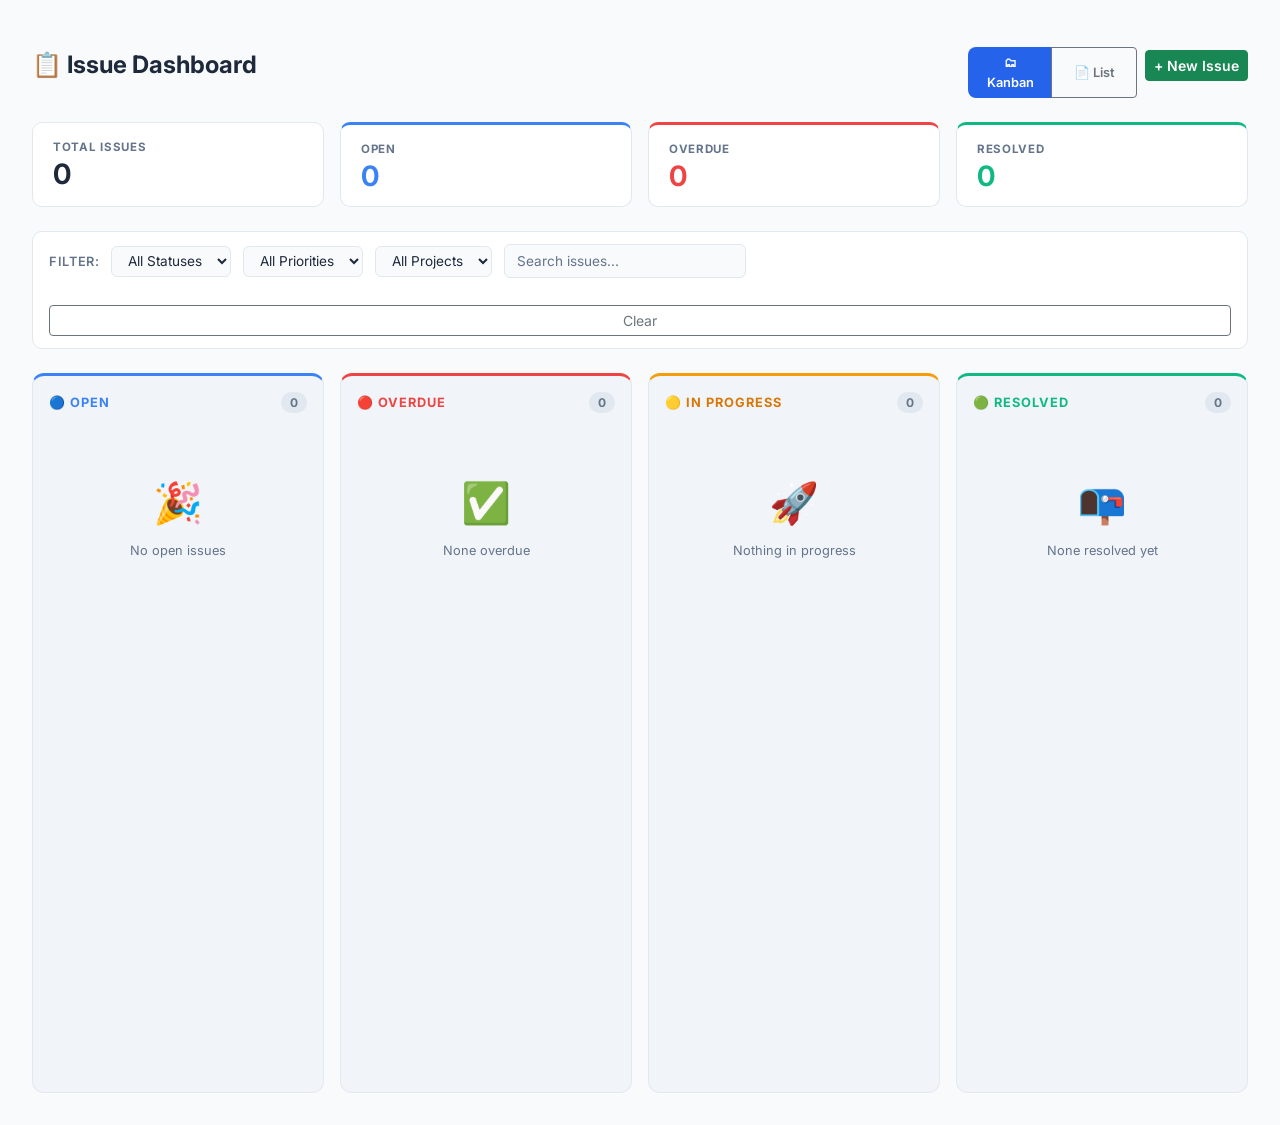
==== dashboard.html @ a377cdd9 "Add Kanban dashboard, list view, and single issue modal" ====
<!DOCTYPE html>
<html lang="en">
<head>
    <meta charset="UTF-8">
    <meta name="viewport" content="width=device-width, initial-scale=1.0">
    <title>BugTracker Pro | Dashboard</title>
    <link href="https://cdn.jsdelivr.net/npm/bootstrap@5.3.0/dist/css/bootstrap.min.css" rel="stylesheet">
    <link rel="preconnect" href="https://fonts.googleapis.com">
    <link href="https://fonts.googleapis.com/css2?family=Inter:wght@300;400;500;600;700&display=swap" rel="stylesheet">
    <link rel="stylesheet" href="style.css">
    <style>
        /* ---- Dashboard Layout ---- */
        .page-header {
            display: flex;
            align-items: center;
            justify-content: space-between;
            margin-bottom: 1.5rem;
            flex-wrap: wrap;
            gap: 0.75rem;
        }
        .page-title {
            font-size: 1.5rem;
            font-weight: 700;
            color: var(--text-main);
            margin: 0;
        }

        /* ---- View Toggle ---- */
        .view-toggle .btn {
            font-size: 0.8rem;
            font-weight: 600;
            padding: 0.4rem 1rem;
        }

        /* ---- Filters ---- */
        .filter-bar {
            background: var(--white);
            border: 1px solid var(--border-color);
            border-radius: 10px;
            padding: 0.75rem 1rem;
            margin-bottom: 1.5rem;
            display: flex;
            align-items: center;
            gap: 0.75rem;
            flex-wrap: wrap;
        }
        .filter-bar select,
        .filter-bar input {
            border: 1px solid var(--border-color);
            border-radius: 6px;
            padding: 0.35rem 0.75rem;
            font-size: 0.85rem;
            color: var(--text-main);
            background: var(--bg-light);
        }
        .filter-label {
            font-size: 0.8rem;
            font-weight: 600;
            color: var(--text-muted);
            text-transform: uppercase;
            letter-spacing: 0.05em;
        }

        /* ---- Kanban Board ---- */
        #kanban-view .kanban-wrapper {
            display: grid;
            grid-template-columns: repeat(4, 1fr);
            gap: 1rem;
            align-items: start;
        }
        @media (max-width: 1100px) {
            #kanban-view .kanban-wrapper { grid-template-columns: repeat(2, 1fr); }
        }
        @media (max-width: 600px) {
            #kanban-view .kanban-wrapper { grid-template-columns: 1fr; }
        }
        .kanban-column-header {
            display: flex;
            align-items: center;
            justify-content: space-between;
            margin-bottom: 0.75rem;
        }
        .kanban-column-title {
            font-size: 0.8rem;
            font-weight: 700;
            text-transform: uppercase;
            letter-spacing: 0.08em;
        }
        .kanban-count {
            background: var(--border-color);
            color: var(--text-muted);
            font-size: 0.75rem;
            font-weight: 700;
            border-radius: 999px;
            padding: 0.1rem 0.55rem;
        }
        .issue-card .issue-summary {
            font-size: 0.9rem;
            font-weight: 600;
            color: var(--text-main);
            margin-bottom: 0.5rem;
            line-height: 1.3;
        }
        .issue-card .issue-meta {
            display: flex;
            justify-content: space-between;
            align-items: center;
            margin-top: 0.6rem;
            flex-wrap: wrap;
            gap: 0.3rem;
        }
        .issue-card .issue-project {
            font-size: 0.75rem;
            color: var(--text-muted);
            font-weight: 500;
        }
        .issue-card .issue-assignee {
            font-size: 0.72rem;
            background: #f1f5f9;
            color: var(--text-main);
            padding: 0.15rem 0.5rem;
            border-radius: 999px;
            font-weight: 500;
        }
        .issue-card .issue-date {
            font-size: 0.72rem;
            color: var(--text-muted);
        }
        .badge-priority {
            font-size: 0.68rem;
            font-weight: 700;
            padding: 0.15rem 0.5rem;
            border-radius: 4px;
            text-transform: uppercase;
            letter-spacing: 0.04em;
        }
        .prio-badge-high { background: #fee2e2; color: #991b1b; }
        .prio-badge-medium { background: #fef3c7; color: #92400e; }
        .prio-badge-low { background: #ede9fe; color: #4c1d95; }

        /* Column accent colors */
        .col-backlog { border-top: 3px solid #94a3b8; }
        .col-open    { border-top: 3px solid var(--open); }
        .col-overdue { border-top: 3px solid var(--overdue); }
        .col-resolved{ border-top: 3px solid var(--resolved); }

        /* ---- List View ---- */
        #list-view table {
            background: var(--white);
            border-radius: 10px;
            overflow: hidden;
            border: 1px solid var(--border-color);
        }
        #list-view thead th {
            font-size: 0.75rem;
            font-weight: 700;
            text-transform: uppercase;
            letter-spacing: 0.06em;
            color: var(--text-muted);
            background: var(--bg-light);
            border-bottom: 1px solid var(--border-color);
            padding: 0.75rem 1rem;
        }
        #list-view tbody td {
            font-size: 0.875rem;
            padding: 0.75rem 1rem;
            vertical-align: middle;
            border-bottom: 1px solid #f1f5f9;
        }
        #list-view tbody tr:last-child td { border-bottom: none; }
        #list-view tbody tr:hover { background: #f8fafc; cursor: pointer; }

        /* ---- Stats Bar ---- */
        .stats-bar {
            display: grid;
            grid-template-columns: repeat(4, 1fr);
            gap: 1rem;
            margin-bottom: 1.5rem;
        }
        @media (max-width: 700px) { .stats-bar { grid-template-columns: repeat(2, 1fr); } }
        .stat-card {
            background: var(--white);
            border: 1px solid var(--border-color);
            border-radius: 10px;
            padding: 1rem 1.25rem;
        }
        .stat-card .stat-label {
            font-size: 0.72rem;
            font-weight: 700;
            text-transform: uppercase;
            letter-spacing: 0.06em;
            color: var(--text-muted);
            margin-bottom: 0.25rem;
        }
        .stat-card .stat-value {
            font-size: 1.75rem;
            font-weight: 700;
            color: var(--text-main);
            line-height: 1;
        }

        /* ---- Modal - Single Issue View ---- */
        .modal-content {
            border: none;
            border-radius: 14px;
            box-shadow: 0 25px 50px rgba(0,0,0,0.15);
        }
        .modal-header {
            border-bottom: 1px solid var(--border-color);
            padding: 1.25rem 1.5rem;
        }
        .modal-body { padding: 1.5rem; }
        .issue-detail-grid {
            display: grid;
            grid-template-columns: 1fr 1fr;
            gap: 1rem;
        }
        @media (max-width: 600px) { .issue-detail-grid { grid-template-columns: 1fr; } }
        .detail-field {
            background: var(--bg-light);
            border-radius: 8px;
            padding: 0.75rem 1rem;
        }
        .detail-field label {
            font-size: 0.7rem;
            font-weight: 700;
            text-transform: uppercase;
            letter-spacing: 0.06em;
            color: var(--text-muted);
            display: block;
            margin-bottom: 0.25rem;
        }
        .detail-field .detail-value {
            font-size: 0.9rem;
            font-weight: 500;
            color: var(--text-main);
        }
        .detail-field.span-2 { grid-column: span 2; }
        .resolution-section {
            background: #f0fdf4;
            border: 1px solid #bbf7d0;
            border-radius: 10px;
            padding: 1rem;
            margin-top: 1rem;
        }
        .resolution-section h6 {
            font-size: 0.75rem;
            font-weight: 700;
            text-transform: uppercase;
            letter-spacing: 0.06em;
            color: #166534;
            margin-bottom: 0.75rem;
        }
        .empty-state {
            text-align: center;
            padding: 3rem 1rem;
            color: var(--text-muted);
        }
        .empty-state .empty-icon { font-size: 2.5rem; margin-bottom: 0.5rem; }
    </style>
</head>
<body>
    <!-- ====================== MODAL: Single Issue View ====================== -->
    <div class="modal fade" id="issueModal" tabindex="-1">
        <div class="modal-dialog modal-lg modal-dialog-centered">
            <div class="modal-content">
                <div class="modal-header">
                    <div>
                        <div class="d-flex align-items-center gap-2 mb-1">
                            <span id="modal-status-badge" class="badge-status"></span>
                            <span id="modal-priority-badge" class="badge-priority"></span>
                        </div>
                        <h5 class="modal-title fw-bold mb-0" id="modal-summary">Issue Title</h5>
                    </div>
                    <button type="button" class="btn-close" data-bs-dismiss="modal"></button>
                </div>
                <div class="modal-body">
                    <div class="issue-detail-grid" id="modal-detail-grid">
                        <!-- fields injected by JS -->
                    </div>
                    <div id="modal-resolution-section" class="resolution-section d-none">
                        <h6>✅ Resolution Details</h6>
                        <div class="issue-detail-grid">
                            <div class="detail-field">
                                <label>Resolution Summary</label>
                                <div class="detail-value" id="modal-res-summary">—</div>
                            </div>
                            <div class="detail-field">
                                <label>Resolution Date</label>
                                <div class="detail-value" id="modal-res-date">—</div>
                            </div>
                        </div>
                    </div>
                </div>
                <div class="modal-footer border-0">
                    <button class="btn btn-outline-secondary btn-sm" data-bs-dismiss="modal">Close</button>
                    <button class="btn btn-primary btn-sm" id="modal-edit-btn">Edit Issue</button>
                </div>
            </div>
        </div>
    </div>

    <!-- ====================== MAIN DASHBOARD CONTENT ====================== -->
    <!-- NOTE: This file is meant to be embedded inside index.html's #main-ui, 
         but works standalone too. -->

    <div class="main-content-wrapper" id="dashboard-root">

        <!-- Page Header -->
        <div class="page-header">
            <h1 class="page-title">📋 Issue Dashboard</h1>
            <div class="d-flex gap-2 align-items-center flex-wrap">
                <div class="view-toggle btn-group" role="group">
                    <button class="btn btn-primary btn-sm" id="btn-kanban" onclick="switchView('kanban')">🗂 Kanban</button>
                    <button class="btn btn-outline-secondary btn-sm" id="btn-list" onclick="switchView('list')">📄 List</button>
                </div>
                <a href="IssueCreation.html" class="btn btn-success btn-sm fw-semibold">+ New Issue</a>
            </div>
        </div>

        <!-- Stats Bar -->
        <div class="stats-bar" id="stats-bar">
            <div class="stat-card">
                <div class="stat-label">Total Issues</div>
                <div class="stat-value" id="stat-total">0</div>
            </div>
            <div class="stat-card" style="border-top: 3px solid var(--open);">
                <div class="stat-label">Open</div>
                <div class="stat-value" id="stat-open" style="color:var(--open)">0</div>
            </div>
            <div class="stat-card" style="border-top: 3px solid var(--overdue);">
                <div class="stat-label">Overdue</div>
                <div class="stat-value" id="stat-overdue" style="color:var(--overdue)">0</div>
            </div>
            <div class="stat-card" style="border-top: 3px solid var(--resolved);">
                <div class="stat-label">Resolved</div>
                <div class="stat-value" id="stat-resolved" style="color:var(--resolved)">0</div>
            </div>
        </div>

        <!-- Filter Bar -->
        <div class="filter-bar">
            <span class="filter-label">Filter:</span>
            <select id="filter-status" onchange="applyFilters()">
                <option value="">All Statuses</option>
                <option value="open">Open</option>
                <option value="resolved">Resolved</option>
                <option value="overdue">Overdue</option>
            </select>
            <select id="filter-priority" onchange="applyFilters()">
                <option value="">All Priorities</option>
                <option value="high">High</option>
                <option value="medium">Medium</option>
                <option value="low">Low</option>
            </select>
            <select id="filter-project" onchange="applyFilters()">
                <option value="">All Projects</option>
            </select>
            <input type="text" id="filter-search" placeholder="Search issues..." oninput="applyFilters()" style="min-width:160px;">
            <button class="btn btn-outline-secondary btn-sm" onclick="clearFilters()">Clear</button>
        </div>

        <!-- ========== KANBAN VIEW ========== -->
        <div id="kanban-view">
            <div class="kanban-wrapper">
                <!-- Backlog (open, no assignee) -->
                <div class="kanban-column col-open" id="col-open">
                    <div class="kanban-column-header">
                        <span class="kanban-column-title" style="color:var(--open)">🔵 Open</span>
                        <span class="kanban-count" id="count-open">0</span>
                    </div>
                    <div id="cards-open"></div>
                    <div class="empty-state d-none" id="empty-open">
                        <div class="empty-icon">🎉</div>
                        <div style="font-size:0.8rem">No open issues</div>
                    </div>
                </div>

                <!-- Overdue -->
                <div class="kanban-column col-overdue" id="col-overdue">
                    <div class="kanban-column-header">
                        <span class="kanban-column-title" style="color:var(--overdue)">🔴 Overdue</span>
                        <span class="kanban-count" id="count-overdue">0</span>
                    </div>
                    <div id="cards-overdue"></div>
                    <div class="empty-state d-none" id="empty-overdue">
                        <div class="empty-icon">✅</div>
                        <div style="font-size:0.8rem">None overdue</div>
                    </div>
                </div>

                <!-- In Progress (assigned but open) — using assignedTo as proxy -->
                <div class="kanban-column" style="border-top:3px solid #f59e0b;" id="col-inprogress">
                    <div class="kanban-column-header">
                        <span class="kanban-column-title" style="color:#d97706">🟡 In Progress</span>
                        <span class="kanban-count" id="count-inprogress">0</span>
                    </div>
                    <div id="cards-inprogress"></div>
                    <div class="empty-state d-none" id="empty-inprogress">
                        <div class="empty-icon">🚀</div>
                        <div style="font-size:0.8rem">Nothing in progress</div>
                    </div>
                </div>

                <!-- Resolved / Done -->
                <div class="kanban-column col-resolved" id="col-resolved">
                    <div class="kanban-column-header">
                        <span class="kanban-column-title" style="color:var(--resolved)">🟢 Resolved</span>
                        <span class="kanban-count" id="count-resolved">0</span>
                    </div>
                    <div id="cards-resolved"></div>
                    <div class="empty-state d-none" id="empty-resolved">
                        <div class="empty-icon">📭</div>
                        <div style="font-size:0.8rem">None resolved yet</div>
                    </div>
                </div>
            </div>
        </div>

        <!-- ========== LIST VIEW ========== -->
        <div id="list-view" class="d-none">
            <div class="table-responsive">
                <table class="table table-hover mb-0">
                    <thead>
                        <tr>
                            <th style="cursor:pointer" onclick="sortBy('id')">#ID ↕</th>
                            <th style="cursor:pointer" onclick="sortBy('summary')">Summary ↕</th>
                            <th style="cursor:pointer" onclick="sortBy('project')">Project ↕</th>
                            <th style="cursor:pointer" onclick="sortBy('assignedTo')">Assignee ↕</th>
                            <th style="cursor:pointer" onclick="sortBy('priority')">Priority ↕</th>
                            <th style="cursor:pointer" onclick="sortBy('status')">Status ↕</th>
                            <th style="cursor:pointer" onclick="sortBy('date')">Date ↕</th>
                        </tr>
                    </thead>
                    <tbody id="list-tbody">
                    </tbody>
                </table>
            </div>
            <div class="empty-state d-none" id="empty-list">
                <div class="empty-icon">🔍</div>
                <div>No issues found matching your filters.</div>
            </div>
        </div>

    </div><!-- end dashboard-root -->

    <script src="https://cdn.jsdelivr.net/npm/bootstrap@5.3.0/dist/js/bootstrap.bundle.min.js"></script>
    <script src="storage.js"></script>
    <script>
    // ============================================================
    //  ROLE 3: Dashboard & UI Master
    //  Criteria: View All Issues (C3), View Single Issue (C4)
    // ============================================================

    let allIssues = [];
    let filteredIssues = [];
    let currentView = 'kanban';
    let sortKey = 'id';
    let sortAsc = true;
    let selectedIssueId = null;

    const PRIORITY_ORDER = { high: 0, medium: 1, low: 2 };

    // ---- Helpers ----
    function statusBadgeHtml(status) {
        const map = {
            open: 'status-open',
            resolved: 'status-resolved',
            overdue: 'status-overdue'
        };
        const cls = map[status] || 'status-open';
        return `<span class="badge-status ${cls}">${status}</span>`;
    }

    function priorityBadgeHtml(priority) {
        const map = {
            high: 'prio-badge-high',
            medium: 'prio-badge-medium',
            low: 'prio-badge-low'
        };
        const cls = map[priority] || 'prio-badge-low';
        return `<span class="badge-priority ${cls}">${priority}</span>`;
    }

    function prioCardClass(priority) {
        return `prio-${priority}`;
    }

    function formatDate(dateStr) {
        if (!dateStr) return '—';
        const d = new Date(dateStr);
        if (isNaN(d)) return dateStr;
        return d.toLocaleDateString('en-ZA', { day: '2-digit', month: 'short', year: 'numeric' });
    }

    // ---- Load & Refresh ----
    function loadIssues() {
        allIssues = BTS.getData(BTS.KEYS.ISSUES) || [];
        applyFilters();
    }

    // ---- Stats ----
    function updateStats(issues) {
        document.getElementById('stat-total').textContent = issues.length;
        document.getElementById('stat-open').textContent = issues.filter(i => i.status === 'open').length;
        document.getElementById('stat-overdue').textContent = issues.filter(i => i.status === 'overdue').length;
        document.getElementById('stat-resolved').textContent = issues.filter(i => i.status === 'resolved').length;
    }

    // ---- Filter Project Dropdown ----
    function populateProjectFilter() {
        const sel = document.getElementById('filter-project');
        const projects = [...new Set(allIssues.map(i => i.project).filter(Boolean))].sort();
        const current = sel.value;
        sel.innerHTML = '<option value="">All Projects</option>';
        projects.forEach(p => {
            const opt = document.createElement('option');
            opt.value = p;
            opt.textContent = p;
            if (p === current) opt.selected = true;
            sel.appendChild(opt);
        });
    }

    // ---- Apply Filters ----
    function applyFilters() {
        populateProjectFilter();
        const statusF = document.getElementById('filter-status').value;
        const priorityF = document.getElementById('filter-priority').value;
        const projectF = document.getElementById('filter-project').value;
        const searchF = document.getElementById('filter-search').value.toLowerCase();

        filteredIssues = allIssues.filter(issue => {
            if (statusF && issue.status !== statusF) return false;
            if (priorityF && issue.priority !== priorityF) return false;
            if (projectF && issue.project !== projectF) return false;
            if (searchF && !((issue.summary || '').toLowerCase().includes(searchF) ||
                             (issue.description || '').toLowerCase().includes(searchF))) return false;
            return true;
        });

        updateStats(filteredIssues);
        renderCurrentView();
    }

    function clearFilters() {
        document.getElementById('filter-status').value = '';
        document.getElementById('filter-priority').value = '';
        document.getElementById('filter-project').value = '';
        document.getElementById('filter-search').value = '';
        applyFilters();
    }

    // ---- View Switching ----
    function switchView(view) {
        currentView = view;
        document.getElementById('kanban-view').classList.toggle('d-none', view !== 'kanban');
        document.getElementById('list-view').classList.toggle('d-none', view !== 'list');
        document.getElementById('btn-kanban').className = view === 'kanban'
            ? 'btn btn-primary btn-sm' : 'btn btn-outline-secondary btn-sm';
        document.getElementById('btn-list').className = view === 'list'
            ? 'btn btn-primary btn-sm' : 'btn btn-outline-secondary btn-sm';
        renderCurrentView();
    }

    function renderCurrentView() {
        if (currentView === 'kanban') renderKanban();
        else renderList();
    }

    // ---- Build Issue Card (Kanban) ----
    function buildIssueCard(issue) {
        const card = document.createElement('div');
        card.className = `issue-card ${prioCardClass(issue.priority)}`;
        card.setAttribute('data-id', issue.id);
        card.innerHTML = `
            <div class="d-flex justify-content-between align-items-start mb-1">
                ${priorityBadgeHtml(issue.priority)}
                <span style="font-size:0.72rem;color:var(--text-muted)">#${issue.id}</span>
            </div>
            <div class="issue-summary">${issue.summary || 'Untitled Issue'}</div>
            <div class="issue-project">${issue.project || '—'}</div>
            <div class="issue-meta">
                <span class="issue-assignee">👤 ${issue.assignedTo || 'Unassigned'}</span>
                <span class="issue-date">${formatDate(issue.date)}</span>
            </div>
        `;
        card.addEventListener('click', () => openIssueModal(issue.id));
        return card;
    }

    // ---- Render Kanban ----
    function renderKanban() {
        const columns = {
            open: { cards: 'cards-open', count: 'count-open', empty: 'empty-open' },
            overdue: { cards: 'cards-overdue', count: 'count-overdue', empty: 'empty-overdue' },
            inprogress: { cards: 'cards-inprogress', count: 'count-inprogress', empty: 'empty-inprogress' },
            resolved: { cards: 'cards-resolved', count: 'count-resolved', empty: 'empty-resolved' }
        };

        // Clear
        Object.values(columns).forEach(c => {
            document.getElementById(c.cards).innerHTML = '';
        });

        // Categorize: "in progress" = open + has assignee; "open" = open + no assignee
        const categorized = { open: [], overdue: [], inprogress: [], resolved: [] };

        filteredIssues.forEach(issue => {
            if (issue.status === 'resolved') {
                categorized.resolved.push(issue);
            } else if (issue.status === 'overdue') {
                categorized.overdue.push(issue);
            } else if (issue.status === 'open' && issue.assignedTo) {
                categorized.inprogress.push(issue);
            } else {
                categorized.open.push(issue);
            }
        });

        // Render each column
        Object.entries(categorized).forEach(([colKey, issues]) => {
            const col = columns[colKey];
            const container = document.getElementById(col.cards);
            const emptyEl = document.getElementById(col.empty);
            document.getElementById(col.count).textContent = issues.length;

            // Sort by priority within column
            issues.sort((a, b) => (PRIORITY_ORDER[a.priority] ?? 2) - (PRIORITY_ORDER[b.priority] ?? 2));

            if (issues.length === 0) {
                emptyEl.classList.remove('d-none');
            } else {
                emptyEl.classList.add('d-none');
                issues.forEach(issue => container.appendChild(buildIssueCard(issue)));
            }
        });
    }

    // ---- Render List ----
    function sortBy(key) {
        if (sortKey === key) sortAsc = !sortAsc;
        else { sortKey = key; sortAsc = true; }
        renderList();
    }

    function renderList() {
        const tbody = document.getElementById('list-tbody');
        const emptyEl = document.getElementById('empty-list');
        tbody.innerHTML = '';

        const sorted = [...filteredIssues].sort((a, b) => {
            let av = a[sortKey] ?? '';
            let bv = b[sortKey] ?? '';
            if (sortKey === 'priority') { av = PRIORITY_ORDER[av] ?? 9; bv = PRIORITY_ORDER[bv] ?? 9; }
            if (typeof av === 'string') av = av.toLowerCase();
            if (typeof bv === 'string') bv = bv.toLowerCase();
            if (av < bv) return sortAsc ? -1 : 1;
            if (av > bv) return sortAsc ? 1 : -1;
            return 0;
        });

        if (sorted.length === 0) {
            emptyEl.classList.remove('d-none');
            return;
        }
        emptyEl.classList.add('d-none');

        sorted.forEach(issue => {
            const tr = document.createElement('tr');
            tr.setAttribute('data-id', issue.id);
            tr.innerHTML = `
                <td><span style="font-size:0.75rem;color:var(--text-muted)">#${issue.id}</span></td>
                <td><strong style="font-size:0.875rem">${issue.summary || '—'}</strong></td>
                <td><span style="font-size:0.8rem">${issue.project || '—'}</span></td>
                <td><span class="issue-assignee">👤 ${issue.assignedTo || 'Unassigned'}</span></td>
                <td>${priorityBadgeHtml(issue.priority)}</td>
                <td>${statusBadgeHtml(issue.status)}</td>
                <td><span style="font-size:0.8rem;color:var(--text-muted)">${formatDate(issue.date)}</span></td>
            `;
            tr.addEventListener('click', () => openIssueModal(issue.id));
            tbody.appendChild(tr);
        });
    }

    // ---- Single Issue Modal ----
    function openIssueModal(issueId) {
        const issue = allIssues.find(i => i.id == issueId);
        if (!issue) return;
        selectedIssueId = issueId;

        // Header
        document.getElementById('modal-summary').textContent = issue.summary || 'Untitled Issue';

        const statusBadge = document.getElementById('modal-status-badge');
        statusBadge.className = `badge-status status-${issue.status}`;
        statusBadge.textContent = issue.status;

        const prioBadge = document.getElementById('modal-priority-badge');
        prioBadge.className = `badge-priority prio-badge-${issue.priority}`;
        prioBadge.textContent = issue.priority;

        // Detail grid
        const grid = document.getElementById('modal-detail-grid');
        grid.innerHTML = `
            <div class="detail-field span-2">
                <label>Description</label>
                <div class="detail-value">${issue.description || 'No description provided.'}</div>
            </div>
            <div class="detail-field">
                <label>Project</label>
                <div class="detail-value">${issue.project || '—'}</div>
            </div>
            <div class="detail-field">
                <label>Assigned To</label>
                <div class="detail-value">👤 ${issue.assignedTo || 'Unassigned'}</div>
            </div>
            <div class="detail-field">
                <label>Reported By</label>
                <div class="detail-value">${issue.person || '—'}</div>
            </div>
            <div class="detail-field">
                <label>Date Identified</label>
                <div class="detail-value">${formatDate(issue.date)}</div>
            </div>
            <div class="detail-field">
                <label>Target Resolution</label>
                <div class="detail-value">${formatDate(issue.dueDate)}</div>
            </div>
            <div class="detail-field">
                <label>Issue ID</label>
                <div class="detail-value">#${issue.id}</div>
            </div>
        `;

        // Resolution section
        const resSection = document.getElementById('modal-resolution-section');
        if (issue.status === 'resolved' && (issue.resolutionSummary || issue.resolutionDate)) {
            resSection.classList.remove('d-none');
            document.getElementById('modal-res-summary').textContent = issue.resolutionSummary || '—';
            document.getElementById('modal-res-date').textContent = formatDate(issue.resolutionDate);
        } else {
            resSection.classList.add('d-none');
        }

        // Edit button
        document.getElementById('modal-edit-btn').onclick = () => {
            window.location.href = `IssueCreation.html?edit=${issue.id}`;
        };

        const modal = new bootstrap.Modal(document.getElementById('issueModal'));
        modal.show();
    }

    // ---- Init ----
    document.addEventListener('DOMContentLoaded', () => {
        // Works standalone or embedded
        if (typeof BTS !== 'undefined') {
            loadIssues();
        } else {
            // Wait for storage.js if loaded async
            setTimeout(loadIssues, 100);
        }
    });
    </script>
</body>
</html>
---- style.css ----
/* --- Root Variables for easy theme management --- */
:root {
    --primary: #2563eb;
    --primary-hover: #1d4ed8;
    --bg-light: #f8fafc;
    --text-main: #1e293b;
    --text-muted: #64748b;
    --white: #ffffff;
    --border-color: #e2e8f0;
    --open: #3b82f6;
    --resolved: #10b981;
    --overdue: #ef4444;
    --high: #dc2626;
    --medium: #f59e0b;
    --low: #6366f1;
}

body {
    background-color: var(--bg-light);
    color: var(--text-main);
    font-family: 'Inter', -apple-system, BlinkMacSystemFont, "Segoe UI", Roboto, sans-serif;
    margin: 0;
}

/* --- Login Section Enhancement --- */
.login-container {
    height: 100vh;
    display: flex;
    align-items: center;
    justify-content: center;
    background: linear-gradient(135deg, #1e293b 0%, #0f172a 100%);
}

.login-card {
    width: 100%;
    max-width: 420px;
    border: none;
    border-radius: 16px;
    padding: 20px;
    box-shadow: 0 25px 50px -12px rgba(0, 0, 0, 0.5);
}

.login-card h2 {
    color: var(--text-main);
    letter-spacing: -0.025em;
}

/* --- Navbar Styling --- */
.navbar {
    background-color: var(--white) !important;
    border-bottom: 1px solid var(--border-color);
    padding: 0.75rem 1.5rem;
}

.navbar-brand {
    color: var(--primary) !important;
    font-size: 1.25rem;
    letter-spacing: -0.01em;
}

/* --- Main Dashboard UI --- */
.main-content-wrapper {
    padding: 2rem;
}

.card-title {
    font-weight: 700;
    color: var(--text-main);
}

/* --- Kanban / Issue Cards --- */
.kanban-column {
    background-color: #f1f5f9;
    border-radius: 12px;
    min-height: 80vh;
    padding: 1rem;
    border: 1px solid var(--border-color);
}

.issue-card {
    background: var(--white);
    border-radius: 10px;
    padding: 1.25rem;
    margin-bottom: 1rem;
    border: 1px solid var(--border-color);
    box-shadow: 0 1px 3px rgba(0,0,0,0.1);
    transition: transform 0.2s ease, box-shadow 0.2s ease;
    cursor: pointer;
}

.issue-card:hover {
    transform: translateY(-2px);
    box-shadow: 0 10px 15px -3px rgba(0,0,0,0.1);
}

.prio-high { border-left: 5px solid var(--high); }
.prio-medium { border-left: 5px solid var(--medium); }
.prio-low { border-left: 5px solid var(--low); }

/* --- Badges & Tags --- */
.badge-status {
    font-size: 0.75rem;
    font-weight: 600;
    padding: 0.25rem 0.6rem;
    border-radius: 9999px;
    text-transform: uppercase;
}

.status-open { background: #dbeafe; color: #1e40af; }
.status-resolved { background: #dcfce7; color: #166534; }
.status-overdue { background: #fee2e2; color: #991b1b; }

/* --- Form Improvements --- */
.form-control {
    border-radius: 8px;
    border: 1px solid var(--border-color);
    padding: 0.6rem 1rem;
}

.form-control:focus {
    border-color: var(--primary);
    box-shadow: 0 0 0 3px rgba(37, 99, 235, 0.1);
}

.btn-primary {
    background-color: var(--primary);
    border: none;
    border-radius: 8px;
    font-weight: 600;
    transition: background 0.2s;
}

.btn-primary:hover {
    background-color: var(--primary-hover);
}
#createForm,
#editForm {
  background: var(--white);
  padding: 25px 30px;
  border-radius: 10px;
  max-width: 900px;
  margin: auto;
  box-shadow: 0 4px 12px rgba(0,0,0,0.08);
}

h2 {
  text-align: center;
  margin-bottom: 25px;
}

.form-row {
  display: grid;
  grid-template-columns: 1fr 1fr;
  gap: 15px;
  margin-bottom: 12px;
}

#summary,
#description {
  grid-column: span 2;
}

#summary,
#description,
#person,
#project,
#status,
#priority,
#dueDate,
#resolutionSummary,
#resolutionDate {
  width: 100%;
  padding: 10px;
  border-radius: 6px;
  border: 1px solid var(--border-color);
  background: var(--white);
  color: var(--text-main);
  font-size: 14px;
}

#summary:focus,
#description:focus,
#person:focus,
#project:focus,
#status:focus,
#priority:focus,
#dueDate:focus,
#resolutionSummary:focus,
#resolutionDate:focus {
  border-color: var(--primary);
  outline: none;
}

::placeholder {
  color: var(--text-muted);
}

#description {
  min-height: 80px;
}

button {
  margin-top: 15px;
  padding: 12px;
  width: 100%;
  border: none;
  border-radius: 6px;
  background: var(--primary);
  color: var(--white);
  font-size: 16px;
  cursor: pointer;
}

button:hover {
  background: var(--primary-hover);
}

#resolutionFields {
  background: var(--bg-light);
  padding: 15px;
  border-radius: 6px;
  border: 1px solid var(--border-color);
}
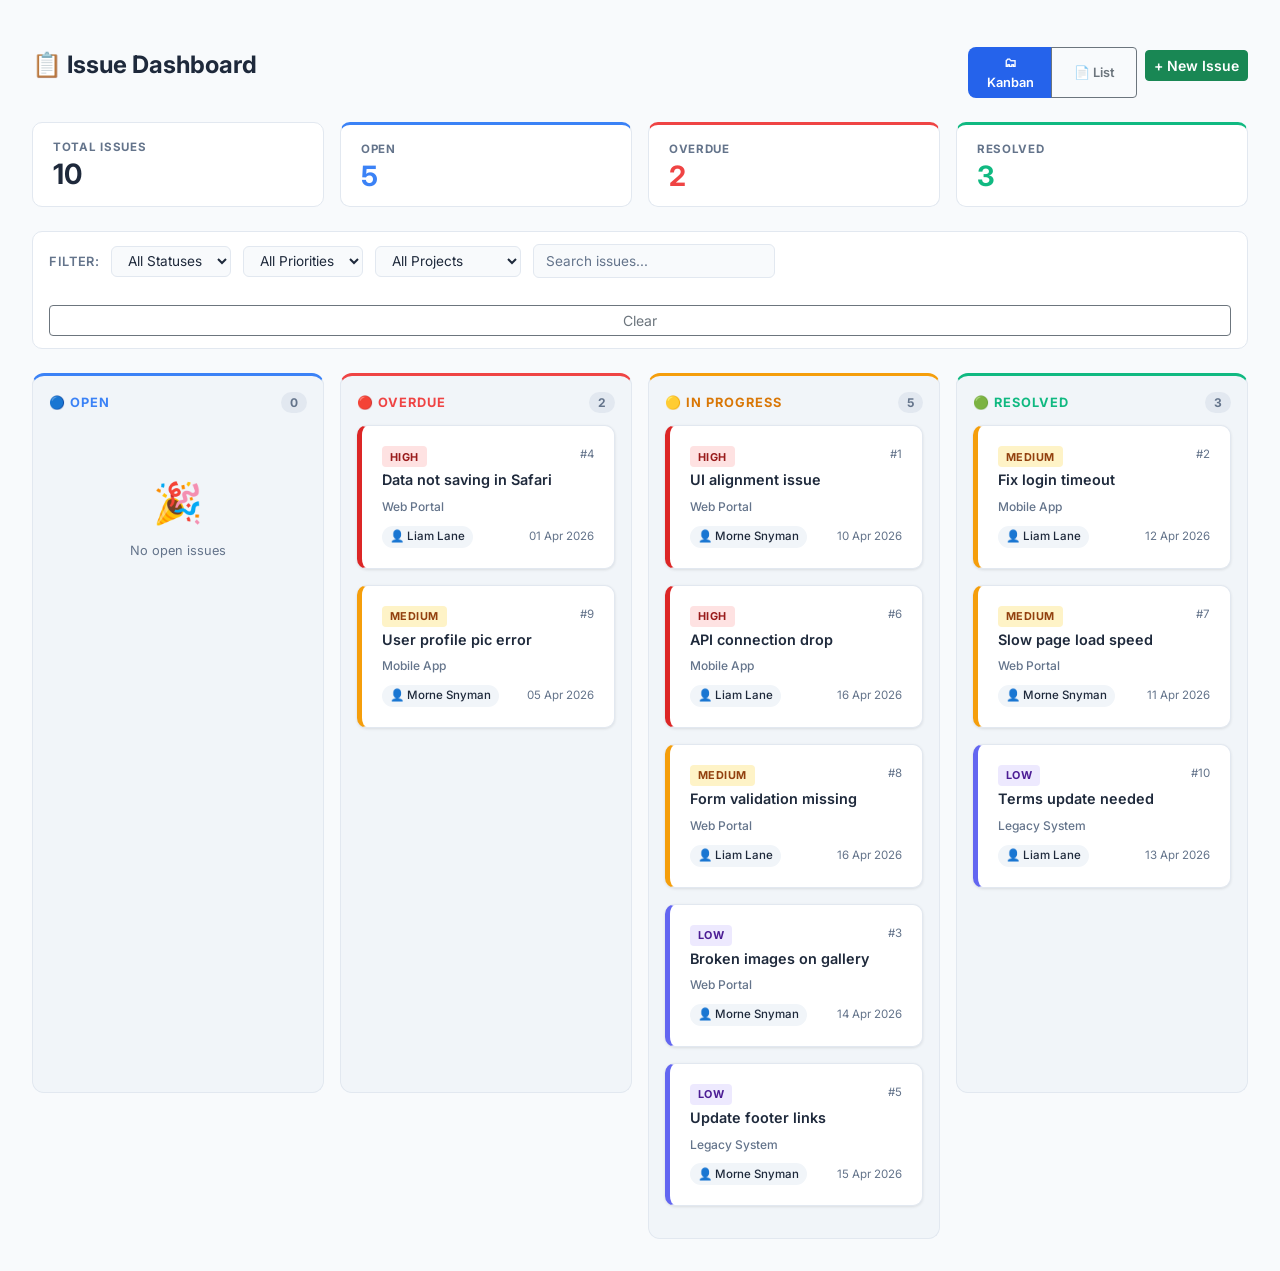
==== commit c0b8c39e: "Updated BTS project" ====
--- a/dashboard.html
+++ b/dashboard.html
@@ -492,6 +492,24 @@
         if (isNaN(d)) return dateStr;
         return d.toLocaleDateString('en-ZA', { day: '2-digit', month: 'short', year: 'numeric' });
     }
+    function getPersonDisplay(username) {
+    if (!username) return '👤 Unassigned';
+
+    const people = BTS.getData(BTS.KEYS.PEOPLE);
+    const person = people.find(p => p.username === username);
+
+    if (!person) return '👤 ' + username;
+
+    if (person.profilePicture) {
+        return `
+            <img src="${person.profilePicture}" 
+                 style="width:20px;height:20px;border-radius:50%;object-fit:cover;margin-right:5px;">
+            ${person.name} ${person.surname}
+        `;
+    }
+
+    return `👤 ${person.name} ${person.surname}`;
+}
 
     // ---- Load & Refresh ----
     function loadIssues() {
@@ -581,7 +599,7 @@
             <div class="issue-summary">${issue.summary || 'Untitled Issue'}</div>
             <div class="issue-project">${issue.project || '—'}</div>
             <div class="issue-meta">
-                <span class="issue-assignee">👤 ${issue.assignedTo || 'Unassigned'}</span>
+                <span class="issue-assignee">${getPersonDisplay(issue.assignedTo)}</span>
                 <span class="issue-date">${formatDate(issue.date)}</span>
             </div>
         `;
@@ -673,7 +691,7 @@
                 <td><span style="font-size:0.75rem;color:var(--text-muted)">#${issue.id}</span></td>
                 <td><strong style="font-size:0.875rem">${issue.summary || '—'}</strong></td>
                 <td><span style="font-size:0.8rem">${issue.project || '—'}</span></td>
-                <td><span class="issue-assignee">👤 ${issue.assignedTo || 'Unassigned'}</span></td>
+                <td><span class="issue-assignee">${getPersonDisplay(issue.assignedTo)}</span></td>
                 <td>${priorityBadgeHtml(issue.priority)}</td>
                 <td>${statusBadgeHtml(issue.status)}</td>
                 <td><span style="font-size:0.8rem;color:var(--text-muted)">${formatDate(issue.date)}</span></td>
@@ -713,7 +731,10 @@
             </div>
             <div class="detail-field">
                 <label>Assigned To</label>
-                <div class="detail-value">👤 ${issue.assignedTo || 'Unassigned'}</div>
+                <div class="detail-field">
+                    <label>Assigned To</label>
+                    <div class="detail-value">${getPersonDisplay(issue.assignedTo)}</div>
+                </div>
             </div>
             <div class="detail-field">
                 <label>Reported By</label>
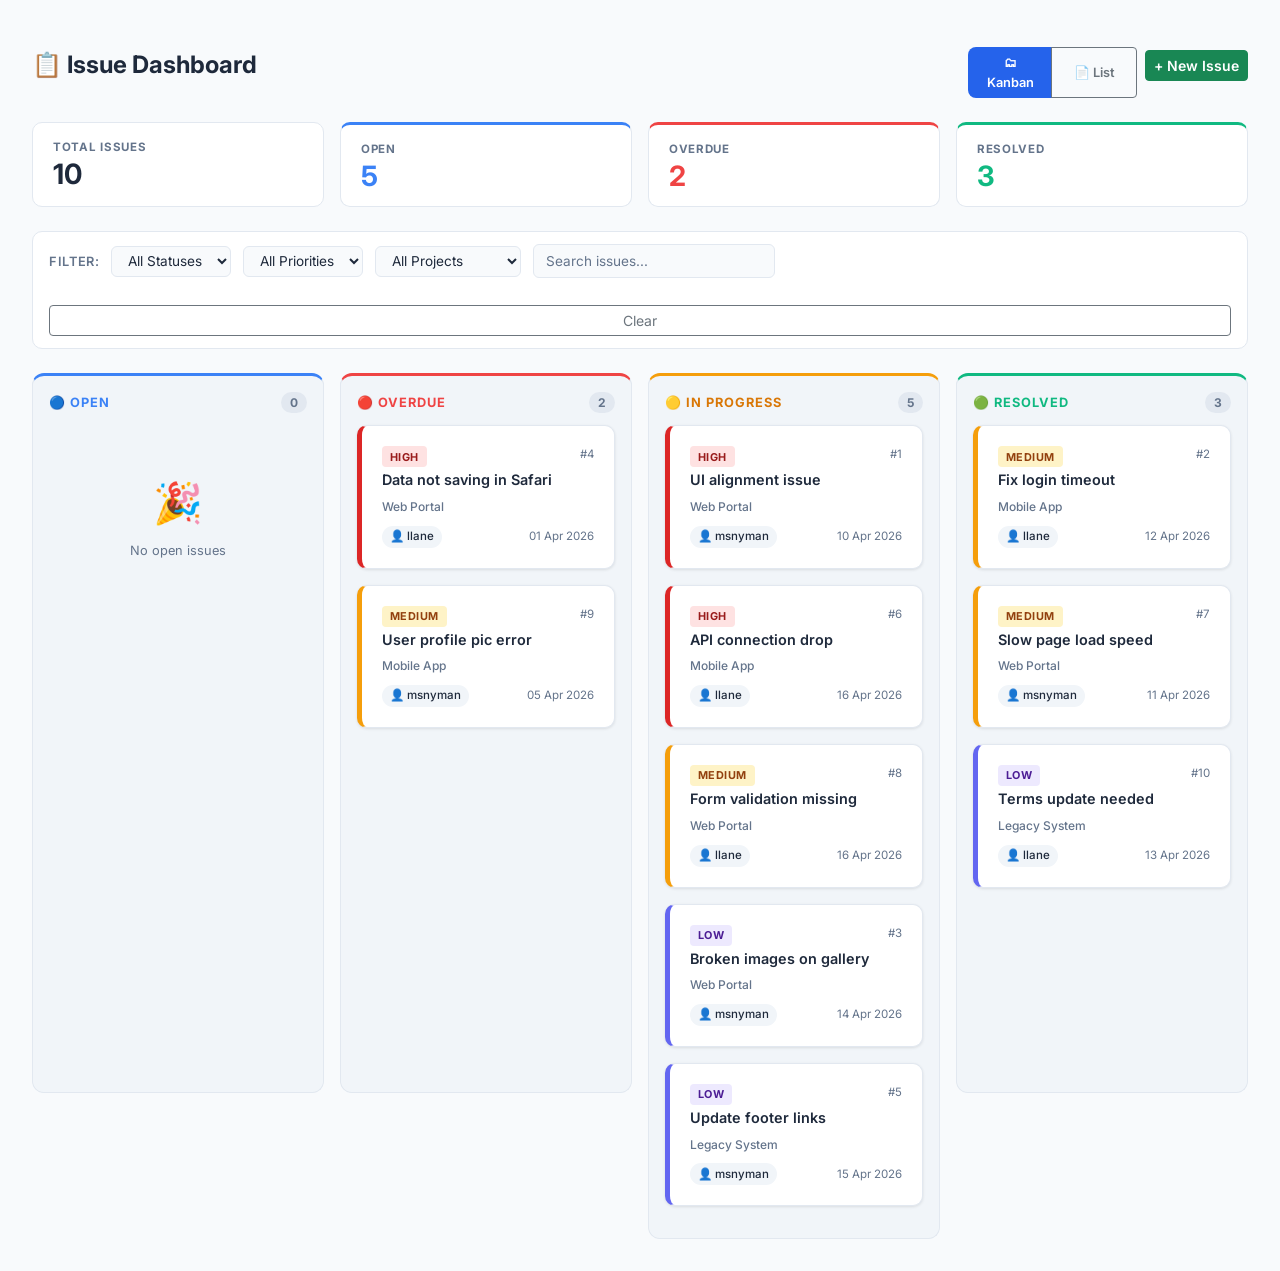
==== commit 5c6e1f90: "Update BTS Project" ====
--- a/dashboard.html
+++ b/dashboard.html
@@ -492,24 +492,6 @@
         if (isNaN(d)) return dateStr;
         return d.toLocaleDateString('en-ZA', { day: '2-digit', month: 'short', year: 'numeric' });
     }
-    function getPersonDisplay(username) {
-    if (!username) return '👤 Unassigned';
-
-    const people = BTS.getData(BTS.KEYS.PEOPLE);
-    const person = people.find(p => p.username === username);
-
-    if (!person) return '👤 ' + username;
-
-    if (person.profilePicture) {
-        return `
-            <img src="${person.profilePicture}" 
-                 style="width:20px;height:20px;border-radius:50%;object-fit:cover;margin-right:5px;">
-            ${person.name} ${person.surname}
-        `;
-    }
-
-    return `👤 ${person.name} ${person.surname}`;
-}
 
     // ---- Load & Refresh ----
     function loadIssues() {
@@ -599,7 +581,7 @@
             <div class="issue-summary">${issue.summary || 'Untitled Issue'}</div>
             <div class="issue-project">${issue.project || '—'}</div>
             <div class="issue-meta">
-                <span class="issue-assignee">${getPersonDisplay(issue.assignedTo)}</span>
+                <span class="issue-assignee">👤 ${issue.assignedTo || 'Unassigned'}</span>
                 <span class="issue-date">${formatDate(issue.date)}</span>
             </div>
         `;
@@ -691,7 +673,7 @@
                 <td><span style="font-size:0.75rem;color:var(--text-muted)">#${issue.id}</span></td>
                 <td><strong style="font-size:0.875rem">${issue.summary || '—'}</strong></td>
                 <td><span style="font-size:0.8rem">${issue.project || '—'}</span></td>
-                <td><span class="issue-assignee">${getPersonDisplay(issue.assignedTo)}</span></td>
+                <td><span class="issue-assignee">👤 ${issue.assignedTo || 'Unassigned'}</span></td>
                 <td>${priorityBadgeHtml(issue.priority)}</td>
                 <td>${statusBadgeHtml(issue.status)}</td>
                 <td><span style="font-size:0.8rem;color:var(--text-muted)">${formatDate(issue.date)}</span></td>
@@ -731,10 +713,7 @@
             </div>
             <div class="detail-field">
                 <label>Assigned To</label>
-                <div class="detail-field">
-                    <label>Assigned To</label>
-                    <div class="detail-value">${getPersonDisplay(issue.assignedTo)}</div>
-                </div>
+                <div class="detail-value">👤 ${issue.assignedTo || 'Unassigned'}</div>
             </div>
             <div class="detail-field">
                 <label>Reported By</label>
